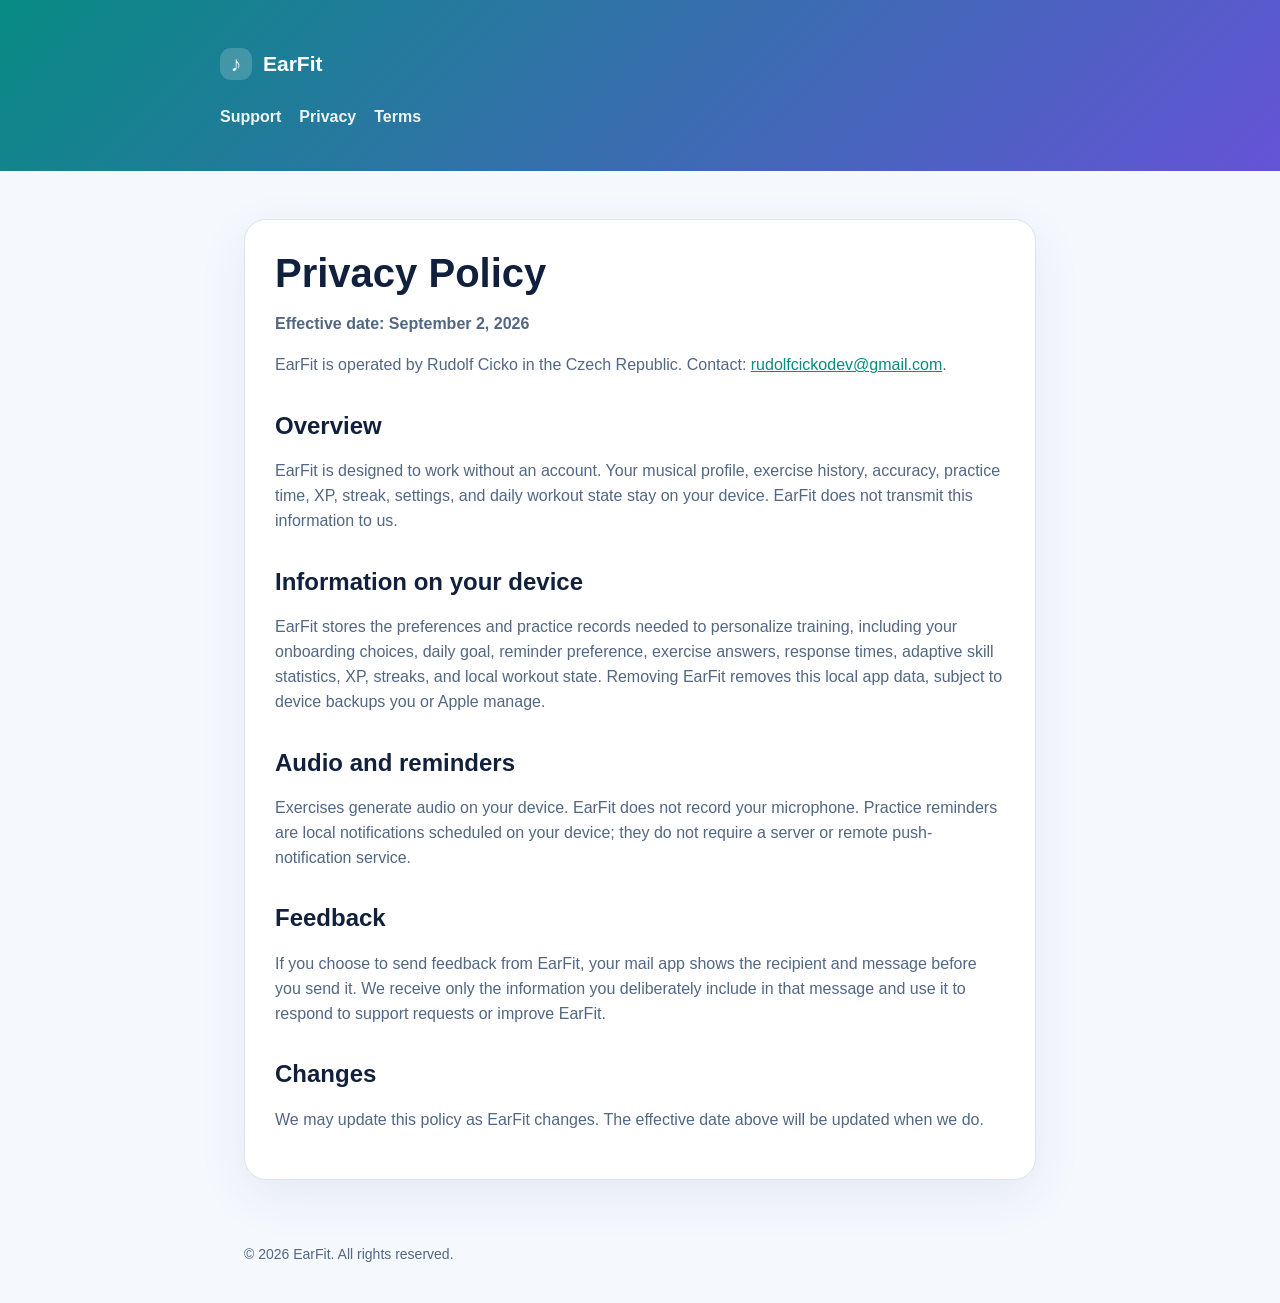
==== privacy.html @ db133c87 "Publish EarFit support and legal pages" ====
<!doctype html>
<html lang="en">
  <head>
    <meta charset="utf-8">
    <meta name="viewport" content="width=device-width, initial-scale=1">
    <title>EarFit Privacy Policy</title>
    <meta name="description" content="EarFit Privacy Policy.">
    <link rel="stylesheet" href="styles.css">
  </head>
  <body>
    <header><div class="wrap"><div class="brand"><span class="brand-mark">♪</span> EarFit</div><nav aria-label="Site"><a href="index.html">Support</a><a href="privacy.html">Privacy</a><a href="terms.html">Terms</a></nav></div></header>
    <main><article class="card">
      <h1>Privacy Policy</h1>
      <p><strong>Effective date: September 2, 2026</strong></p>
      <p>EarFit is operated by Rudolf Cicko in the Czech Republic. Contact: <a href="mailto:rudolfcickodev@gmail.com">rudolfcickodev@gmail.com</a>.</p>
      <h2>Overview</h2>
      <p>EarFit is designed to work without an account. Your musical profile, exercise history, accuracy, practice time, XP, streak, settings, and daily workout state stay on your device. EarFit does not transmit this information to us.</p>
      <h2>Information on your device</h2>
      <p>EarFit stores the preferences and practice records needed to personalize training, including your onboarding choices, daily goal, reminder preference, exercise answers, response times, adaptive skill statistics, XP, streaks, and local workout state. Removing EarFit removes this local app data, subject to device backups you or Apple manage.</p>
      <h2>Audio and reminders</h2>
      <p>Exercises generate audio on your device. EarFit does not record your microphone. Practice reminders are local notifications scheduled on your device; they do not require a server or remote push-notification service.</p>
      <h2>Feedback</h2>
      <p>If you choose to send feedback from EarFit, your mail app shows the recipient and message before you send it. We receive only the information you deliberately include in that message and use it to respond to support requests or improve EarFit.</p>
      <h2>Changes</h2>
      <p>We may update this policy as EarFit changes. The effective date above will be updated when we do.</p>
    </article></main>
    <footer>© 2026 EarFit. All rights reserved.</footer>
  </body>
</html>
---- styles.css ----
:root {
  color-scheme: light;
  --ink: #11213d;
  --muted: #526783;
  --teal: #078b83;
  --violet: #6553d7;
  --line: #dbe5f1;
  --wash: #f5f8fd;
}

* { box-sizing: border-box; }

body {
  margin: 0;
  font-family: -apple-system, BlinkMacSystemFont, "SF Pro Display", "Segoe UI", sans-serif;
  background: var(--wash);
  color: var(--ink);
  line-height: 1.55;
}

a { color: var(--teal); }

header {
  background: linear-gradient(135deg, #078b83 0%, #6553d7 100%);
  color: white;
  padding: 48px 24px 42px;
}

.wrap { max-width: 840px; margin: 0 auto; }

.brand { display: flex; align-items: center; gap: 11px; font-size: 21px; font-weight: 800; }
.brand-mark { width: 32px; height: 32px; border-radius: 11px; background: rgba(255,255,255,.18); display: grid; place-items: center; }

nav { display: flex; flex-wrap: wrap; gap: 18px; margin-top: 24px; }
nav a { color: white; font-weight: 650; text-decoration: none; opacity: .92; }
nav a:hover { opacity: 1; text-decoration: underline; }

main { max-width: 840px; margin: 0 auto; padding: 48px 24px 64px; }

.card {
  background: white;
  border: 1px solid var(--line);
  border-radius: 22px;
  padding: 30px;
  box-shadow: 0 16px 50px rgba(52, 79, 117, .08);
}

.hero h1 { font-size: clamp(34px, 8vw, 56px); line-height: 1.05; margin: 0 0 16px; }
.hero p { font-size: 20px; color: rgba(255,255,255,.9); max-width: 620px; margin: 0; }

h1, h2 { line-height: 1.15; }
h1 { margin: 0 0 14px; font-size: 40px; }
h2 { margin-top: 34px; font-size: 24px; }
p, li { color: var(--muted); }

.contact {
  background: linear-gradient(125deg, #e7f8f5, #eeeaff);
  border: 1px solid #d8d3f6;
  border-radius: 18px;
  padding: 24px;
  margin-top: 22px;
}

.button {
  display: inline-block;
  margin-top: 8px;
  padding: 12px 17px;
  color: white;
  background: linear-gradient(90deg, var(--teal), var(--violet));
  border-radius: 12px;
  font-weight: 750;
  text-decoration: none;
}

footer { max-width: 840px; margin: 0 auto; padding: 0 24px 38px; color: var(--muted); font-size: 14px; }

@media (max-width: 540px) {
  header { padding-top: 34px; }
  .card { padding: 23px; border-radius: 18px; }
  main { padding-top: 30px; }
}
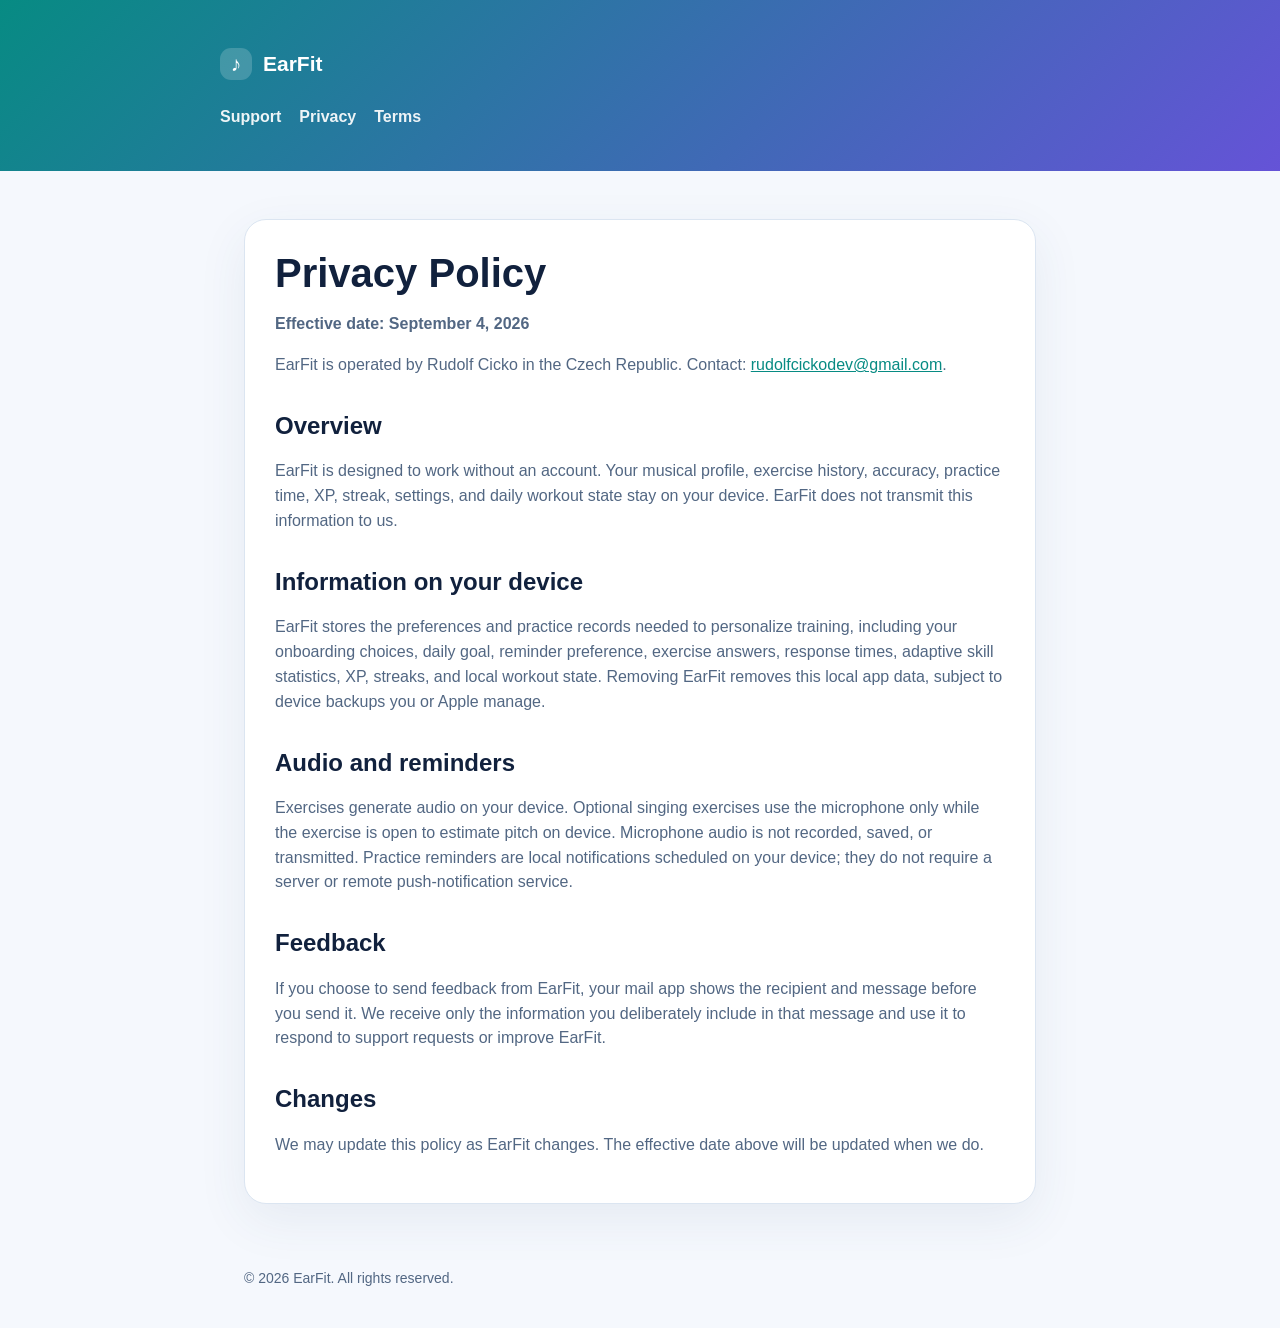
==== commit 7aa7105b: "Update privacy policy for microphone use Updated the effective date and clarified microphone usage i" ====
--- a/privacy.html
+++ b/privacy.html
@@ -11,14 +11,14 @@
     <header><div class="wrap"><div class="brand"><span class="brand-mark">♪</span> EarFit</div><nav aria-label="Site"><a href="index.html">Support</a><a href="privacy.html">Privacy</a><a href="terms.html">Terms</a></nav></div></header>
     <main><article class="card">
       <h1>Privacy Policy</h1>
-      <p><strong>Effective date: September 2, 2026</strong></p>
+      <p><strong>Effective date: September 4, 2026</strong></p>
       <p>EarFit is operated by Rudolf Cicko in the Czech Republic. Contact: <a href="mailto:rudolfcickodev@gmail.com">rudolfcickodev@gmail.com</a>.</p>
       <h2>Overview</h2>
       <p>EarFit is designed to work without an account. Your musical profile, exercise history, accuracy, practice time, XP, streak, settings, and daily workout state stay on your device. EarFit does not transmit this information to us.</p>
       <h2>Information on your device</h2>
       <p>EarFit stores the preferences and practice records needed to personalize training, including your onboarding choices, daily goal, reminder preference, exercise answers, response times, adaptive skill statistics, XP, streaks, and local workout state. Removing EarFit removes this local app data, subject to device backups you or Apple manage.</p>
       <h2>Audio and reminders</h2>
-      <p>Exercises generate audio on your device. EarFit does not record your microphone. Practice reminders are local notifications scheduled on your device; they do not require a server or remote push-notification service.</p>
+      <p>Exercises generate audio on your device. Optional singing exercises use the microphone only while the exercise is open to estimate pitch on device. Microphone audio is not recorded, saved, or transmitted. Practice reminders are local notifications scheduled on your device; they do not require a server or remote push-notification service.</p>
       <h2>Feedback</h2>
       <p>If you choose to send feedback from EarFit, your mail app shows the recipient and message before you send it. We receive only the information you deliberately include in that message and use it to respond to support requests or improve EarFit.</p>
       <h2>Changes</h2>
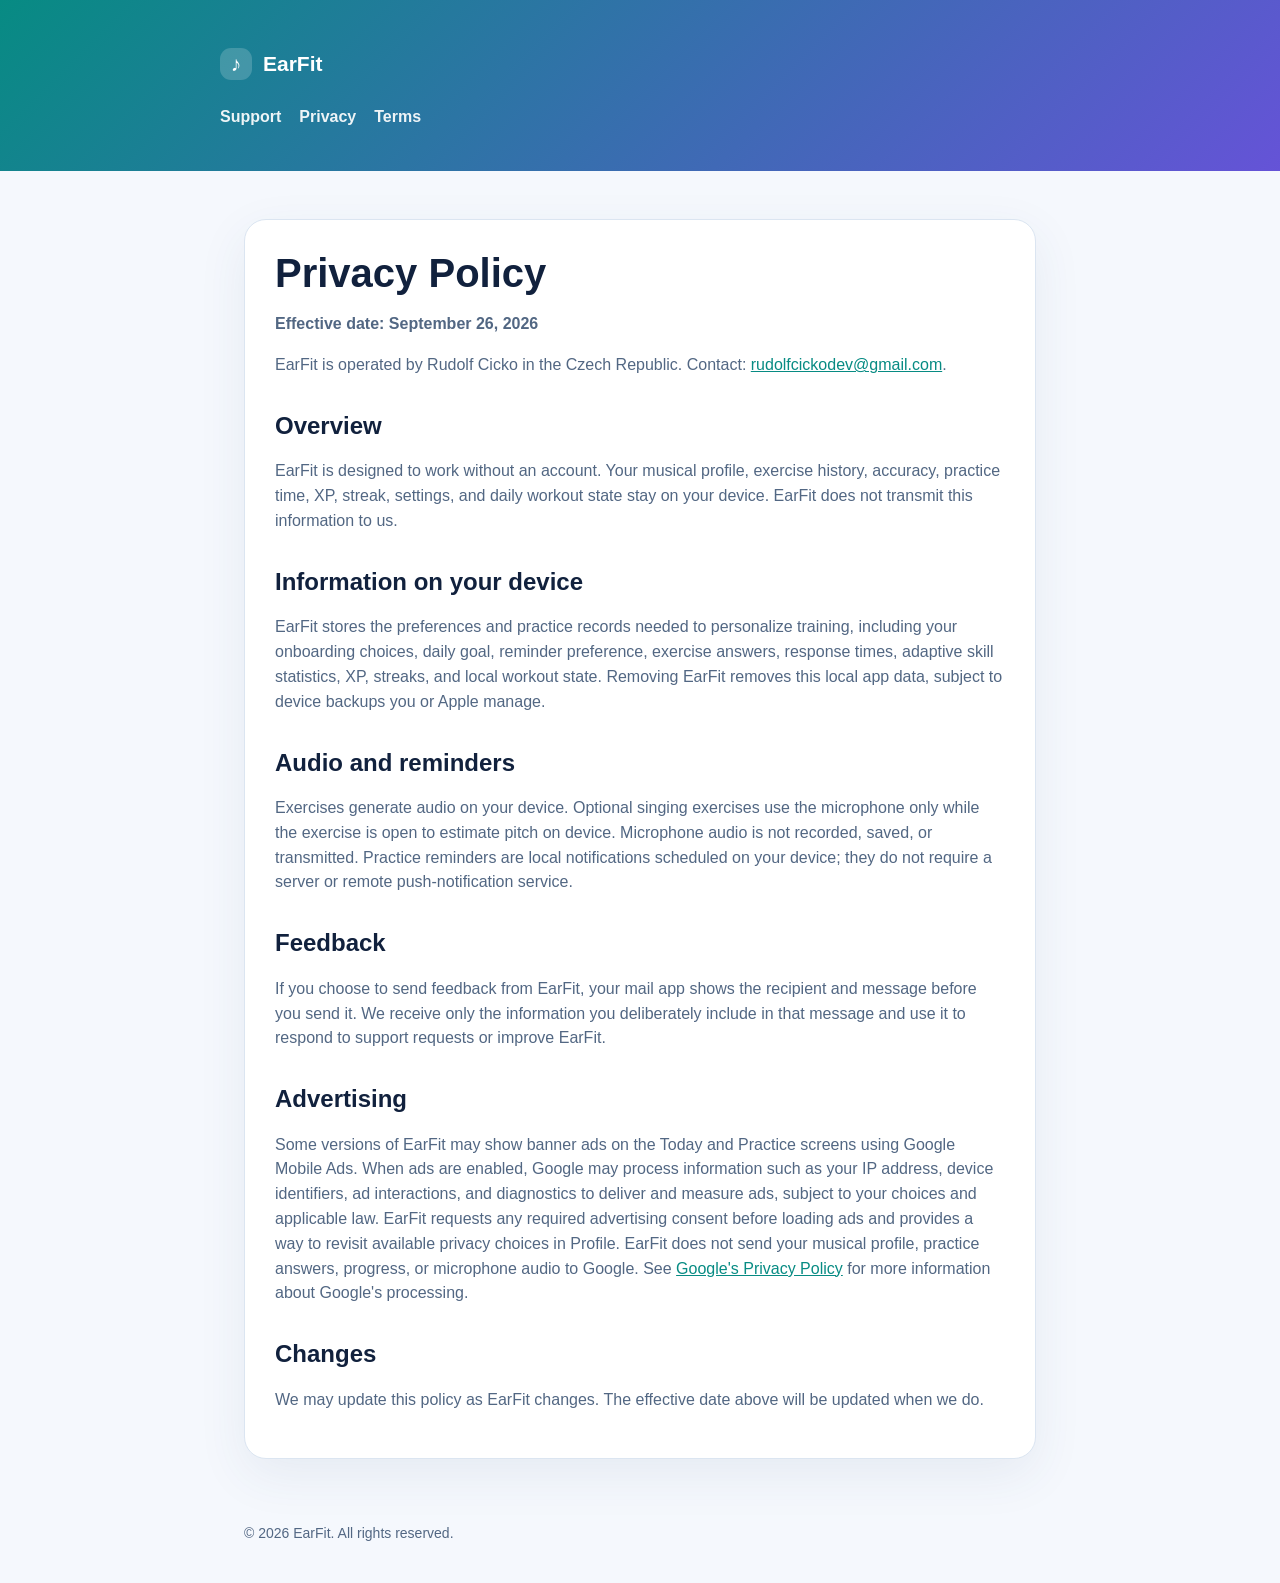
==== commit 41d7c3bf: "Disclose optional AdMob banners in EarFit privacy policy" ====
--- a/privacy.html
+++ b/privacy.html
@@ -11,7 +11,7 @@
     <header><div class="wrap"><div class="brand"><span class="brand-mark">♪</span> EarFit</div><nav aria-label="Site"><a href="index.html">Support</a><a href="privacy.html">Privacy</a><a href="terms.html">Terms</a></nav></div></header>
     <main><article class="card">
       <h1>Privacy Policy</h1>
-      <p><strong>Effective date: September 4, 2026</strong></p>
+      <p><strong>Effective date: September 26, 2026</strong></p>
       <p>EarFit is operated by Rudolf Cicko in the Czech Republic. Contact: <a href="mailto:rudolfcickodev@gmail.com">rudolfcickodev@gmail.com</a>.</p>
       <h2>Overview</h2>
       <p>EarFit is designed to work without an account. Your musical profile, exercise history, accuracy, practice time, XP, streak, settings, and daily workout state stay on your device. EarFit does not transmit this information to us.</p>
@@ -21,6 +21,8 @@
       <p>Exercises generate audio on your device. Optional singing exercises use the microphone only while the exercise is open to estimate pitch on device. Microphone audio is not recorded, saved, or transmitted. Practice reminders are local notifications scheduled on your device; they do not require a server or remote push-notification service.</p>
       <h2>Feedback</h2>
       <p>If you choose to send feedback from EarFit, your mail app shows the recipient and message before you send it. We receive only the information you deliberately include in that message and use it to respond to support requests or improve EarFit.</p>
+      <h2>Advertising</h2>
+      <p>Some versions of EarFit may show banner ads on the Today and Practice screens using Google Mobile Ads. When ads are enabled, Google may process information such as your IP address, device identifiers, ad interactions, and diagnostics to deliver and measure ads, subject to your choices and applicable law. EarFit requests any required advertising consent before loading ads and provides a way to revisit available privacy choices in Profile. EarFit does not send your musical profile, practice answers, progress, or microphone audio to Google. See <a href="https://policies.google.com/privacy">Google's Privacy Policy</a> for more information about Google's processing.</p>
       <h2>Changes</h2>
       <p>We may update this policy as EarFit changes. The effective date above will be updated when we do.</p>
     </article></main>
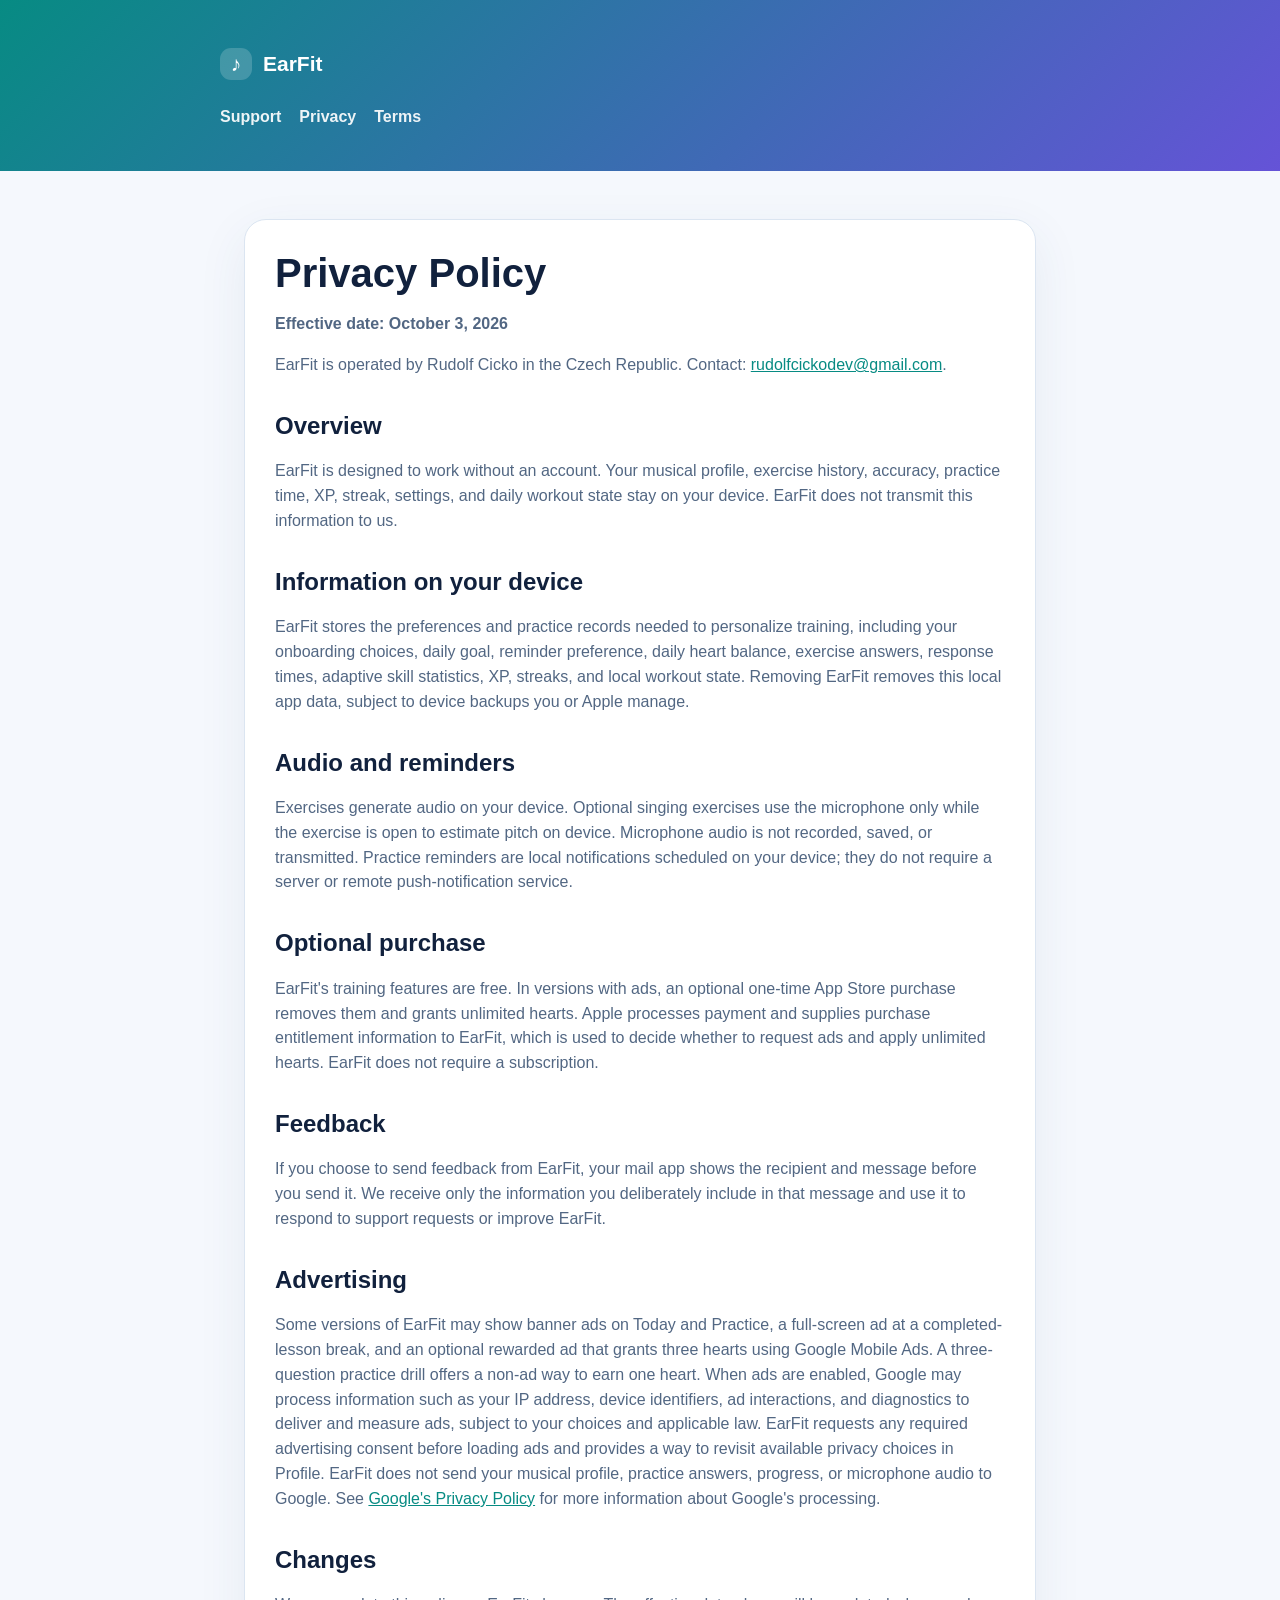
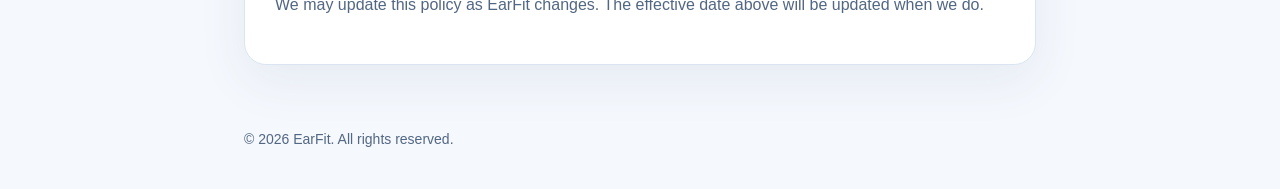
==== commit 01cdc384: "Update EarFit privacy policy for ads, hearts, and optional purchase" ====
--- a/privacy.html
+++ b/privacy.html
@@ -11,18 +11,20 @@
     <header><div class="wrap"><div class="brand"><span class="brand-mark">♪</span> EarFit</div><nav aria-label="Site"><a href="index.html">Support</a><a href="privacy.html">Privacy</a><a href="terms.html">Terms</a></nav></div></header>
     <main><article class="card">
       <h1>Privacy Policy</h1>
-      <p><strong>Effective date: September 26, 2026</strong></p>
+      <p><strong>Effective date: October 3, 2026</strong></p>
       <p>EarFit is operated by Rudolf Cicko in the Czech Republic. Contact: <a href="mailto:rudolfcickodev@gmail.com">rudolfcickodev@gmail.com</a>.</p>
       <h2>Overview</h2>
       <p>EarFit is designed to work without an account. Your musical profile, exercise history, accuracy, practice time, XP, streak, settings, and daily workout state stay on your device. EarFit does not transmit this information to us.</p>
       <h2>Information on your device</h2>
-      <p>EarFit stores the preferences and practice records needed to personalize training, including your onboarding choices, daily goal, reminder preference, exercise answers, response times, adaptive skill statistics, XP, streaks, and local workout state. Removing EarFit removes this local app data, subject to device backups you or Apple manage.</p>
+      <p>EarFit stores the preferences and practice records needed to personalize training, including your onboarding choices, daily goal, reminder preference, daily heart balance, exercise answers, response times, adaptive skill statistics, XP, streaks, and local workout state. Removing EarFit removes this local app data, subject to device backups you or Apple manage.</p>
       <h2>Audio and reminders</h2>
       <p>Exercises generate audio on your device. Optional singing exercises use the microphone only while the exercise is open to estimate pitch on device. Microphone audio is not recorded, saved, or transmitted. Practice reminders are local notifications scheduled on your device; they do not require a server or remote push-notification service.</p>
+      <h2>Optional purchase</h2>
+      <p>EarFit's training features are free. In versions with ads, an optional one-time App Store purchase removes them and grants unlimited hearts. Apple processes payment and supplies purchase entitlement information to EarFit, which is used to decide whether to request ads and apply unlimited hearts. EarFit does not require a subscription.</p>
       <h2>Feedback</h2>
       <p>If you choose to send feedback from EarFit, your mail app shows the recipient and message before you send it. We receive only the information you deliberately include in that message and use it to respond to support requests or improve EarFit.</p>
       <h2>Advertising</h2>
-      <p>Some versions of EarFit may show banner ads on the Today and Practice screens using Google Mobile Ads. When ads are enabled, Google may process information such as your IP address, device identifiers, ad interactions, and diagnostics to deliver and measure ads, subject to your choices and applicable law. EarFit requests any required advertising consent before loading ads and provides a way to revisit available privacy choices in Profile. EarFit does not send your musical profile, practice answers, progress, or microphone audio to Google. See <a href="https://policies.google.com/privacy">Google's Privacy Policy</a> for more information about Google's processing.</p>
+      <p>Some versions of EarFit may show banner ads on Today and Practice, a full-screen ad at a completed-lesson break, and an optional rewarded ad that grants three hearts using Google Mobile Ads. A three-question practice drill offers a non-ad way to earn one heart. When ads are enabled, Google may process information such as your IP address, device identifiers, ad interactions, and diagnostics to deliver and measure ads, subject to your choices and applicable law. EarFit requests any required advertising consent before loading ads and provides a way to revisit available privacy choices in Profile. EarFit does not send your musical profile, practice answers, progress, or microphone audio to Google. See <a href="https://policies.google.com/privacy">Google's Privacy Policy</a> for more information about Google's processing.</p>
       <h2>Changes</h2>
       <p>We may update this policy as EarFit changes. The effective date above will be updated when we do.</p>
     </article></main>
